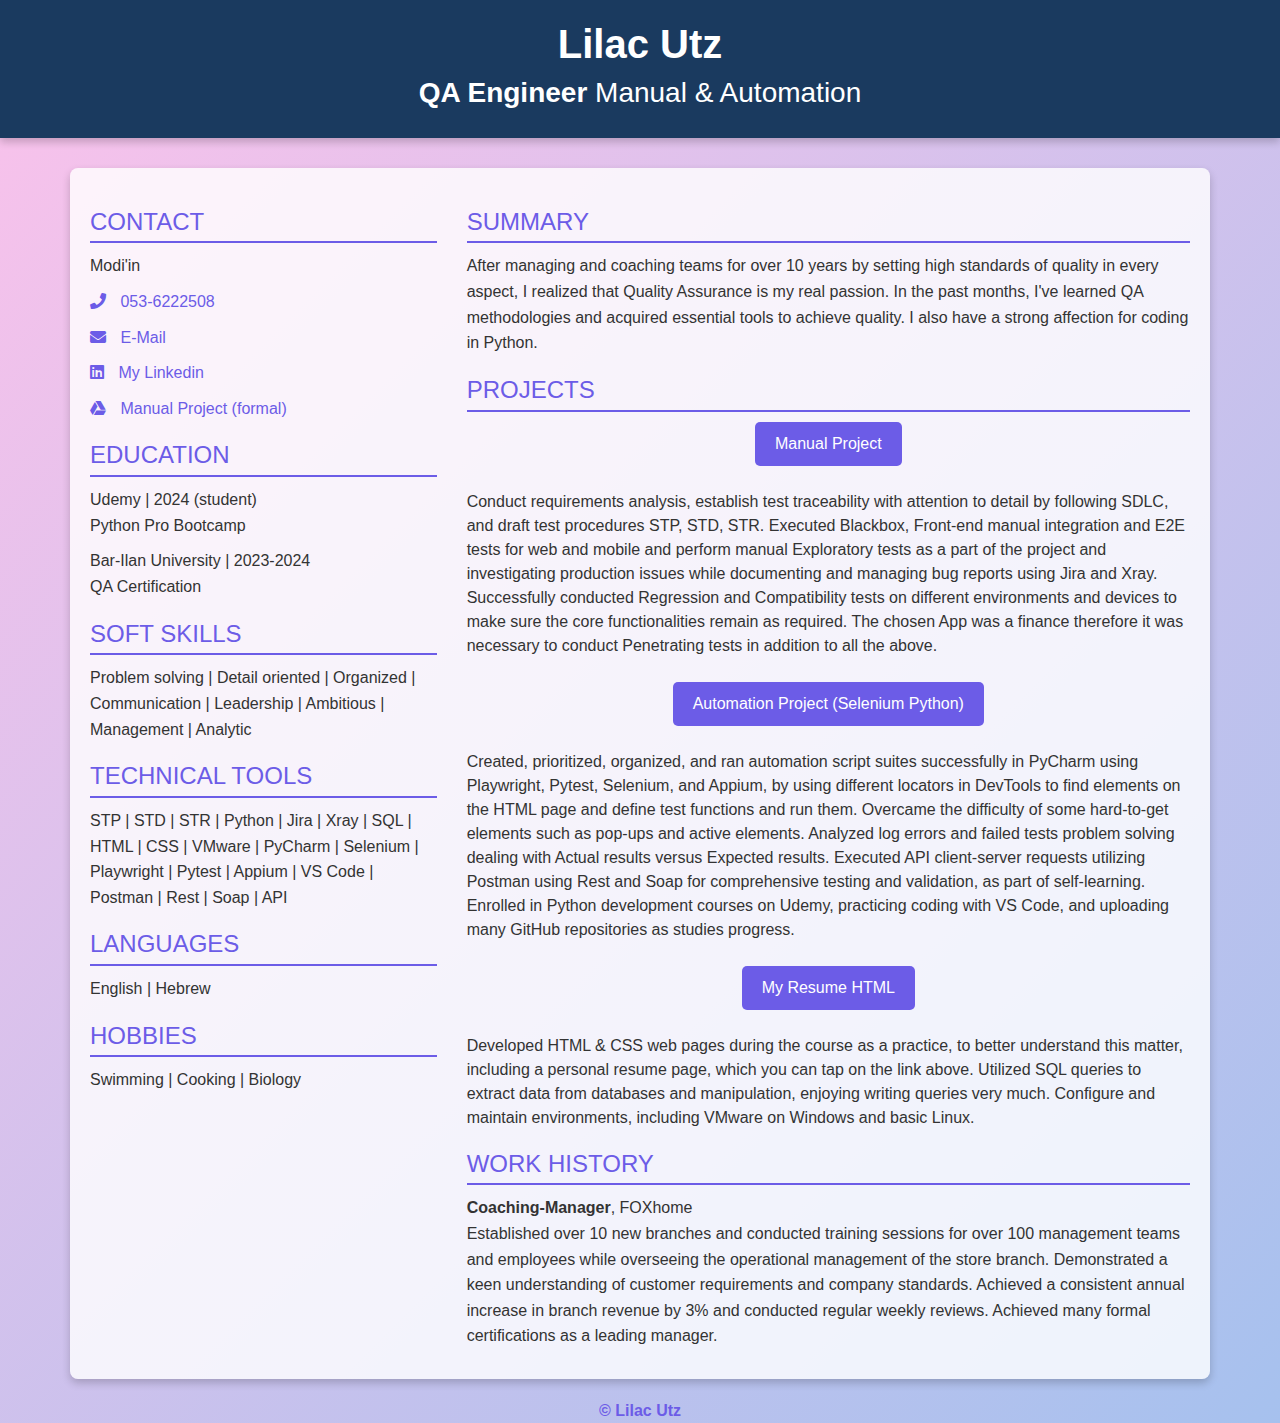
==== CV lilac web.html @ eea5b785 "initial commit" ====
<!DOCTYPE html>
<html lang="en">

<head>
    <meta charset="UTF-8">
    <meta name="viewport" content="width=device-width, initial-scale=1.0">
    <link href="https://stackpath.bootstrapcdn.com/bootstrap/4.5.2/css/bootstrap.min.css" rel="stylesheet">
    <link href="https://cdnjs.cloudflare.com/ajax/libs/font-awesome/5.15.4/css/all.min.css" rel="stylesheet">
    <title>Lilac Utz</title>
    <style>
        body {
            background: linear-gradient(135deg, #fbc2eb, #a6c1ee);
            color: #333;
            font-family: 'Arial', sans-serif;
            position: relative;
        }

        #header {
            background-color: #1a3a5f;
            color: #fff;
            padding: 20px;
            text-align: center;
            margin-bottom: 30px;
            box-shadow: 0 4px 8px rgba(0, 0, 0, 0.2);
            animation: fadeInUp 1s forwards;
        }

        .section-title {
            color: #6c5ce7;
            border-bottom: 2px solid #6c5ce7;
            padding-bottom: 5px;
            margin-top: 20px;
            margin-bottom: 10px;
            animation: fadeIn 1s forwards;
        }

        .contact-info i,
        .contact-info a {
            margin-right: 10px;
            color: #6c5ce7;
        }

        .fa-star {
            color: gold;
        }

        .contact-info p {
            margin: 5px 0;
            animation: fadeIn 1s forwards;
        }

        section p {
            margin: 0 0 10px;
            animation: fadeIn 1s forwards;
        }

        a {
            color: #6c5ce7;
            transition: color 0.3s ease;
        }

        a:hover {
            text-decoration: none;
            color: #8c7ae6;
        }

        .container {
            background: rgba(255, 255, 255, 0.8);
            border-radius: 8px;
            padding: 20px;
            box-shadow: 0 4px 8px rgba(0, 0, 0, 0.2);
            overflow: hidden;
        }

        h2.section-title {
            font-size: 1.5rem;
            animation: fadeInUp 1s forwards;
        }

        p {
            line-height: 1.6;
        }

        .top-link {
            position: fixed;
            bottom: 20px;
            right: 20px;
            z-index: 1000;
            animation: fadeIn 1s forwards;
            display: none; /* מסתיר את הכפתור בתצוגת מחשב */
            margin-bottom: 70%; /* מוסיף רווח של 30% מהתחתית */
        }

        .top-link a {
            display: inline-block;
            background-color: #6c5ce7;
            color: #fff;
            padding: 10px 20px;
            border-radius: 5px;
            transition: background-color 0.3s ease, transform 0.3s ease;
            text-decoration: none;
        }

        .top-link a:hover {
            background-color: #8c7ae6;
            transform: scale(1.05);
        }

        .btn-custom {
            background-color: #6c5ce7;
            color: #fff;
            border: none;
            padding: 10px 20px;
            border-radius: 5px;
            transition: background-color 0.3s ease, transform 0.3s ease;
        }

        .btn-custom:hover {
            background-color: #8c7ae6;
            transform: scale(1.05);
        }

        /* Animation */
        @keyframes fadeInUp {
            from {
                opacity: 0;
                transform: translateY(20px);
            }

            to {
                opacity: 1;
                transform: translateY(0);
            }
        }

        @keyframes fadeIn {
            from {
                opacity: 0;
            }

            to {
                opacity: 1;
            }
        }

        footer {
            text-align: center;
            margin-top: 20px;
            color: #6c5ce7;
        }

        /* Responsive design */
        @media (max-width: 767px) {
            #header {
                padding: 15px;
            }

            .section-title {
                font-size: 1.2rem;
            }

            .container {
                padding: 15px;
            }

            .btn-custom {
                padding: 8px 15px;
            }

            .top-link {
                display: block; /* מציג את הכפתור במכשירים קטנים */
                bottom: 10px;
                right: 10px;
            }

            .top-link a {
                padding: 8px 15px;
            }
        }

        @media (min-width: 768px) {
            .col-md-4 {
                order: 1; /* Changed to order 1 to ensure left placement */
            }

            .col-md-8 {
                order: 2; /* Changed to order 2 to ensure right placement */
            }
        }
    </style>
</head>

<body>
    <header id="header">
        <h1><b>Lilac Utz</b></h1>
        <h3><b>QA Engineer</b> Manual & Automation</h3>
    </header>
    <main class="container">
        <div class="row">
            <div class="col-md-4">
                <section>
                    <h2 class="section-title">CONTACT</h2>
                    <p>Modi'in</p>
                    <p class="contact-info">
                        <i class="fa fa-phone" aria-hidden="true"></i>
                        <a href="tel:053-6222508">053-6222508</a>
                    </p>
                    <p class="contact-info">
                        <i class="fa fa-envelope" aria-hidden="true"></i>
                        <a href="mailto:lilactpa@gmail.com">E-Mail</a>
                    </p>
                    <p class="contact-info">
                        <i class="fab fa-linkedin" aria-hidden="true"></i>
                        <a href="http://www.linkedin.com/in/lilac-utz-qa-engineer">My Linkedin</a>
                    </p>
                    <p class="contact-info">
                        <i class="fab fa-google-drive" aria-hidden="true"></i>
                        <a href="https://drive.google.com/drive/folders/1Hy312ThRPcIcb-t2xuSPf1HBMAES229n?usp=sharing">Manual Project (formal)</a>
                    </p>
                </section>
                <section>
                    <h2 class="section-title">EDUCATION</h2>
                    <p>Udemy | 2024 (student)<br>Python Pro Bootcamp</p>
                    <p>Bar-Ilan University | 2023-2024<br>QA Certification</p>
                    
                </section>
                <section>
                    <h2 class="section-title">SOFT SKILLS</h2>
                    <p>Problem solving | Detail oriented | Organized | Communication | Leadership | Ambitious | Management | Analytic</p>
                </section>
                <section>
                    <h2 class="section-title">TECHNICAL TOOLS</h2>
                    <p>STP | STD | STR | Python | Jira | Xray | SQL | HTML | CSS | VMware | PyCharm | Selenium | Playwright | Pytest | Appium | VS Code | Postman | Rest | Soap | API</p>
                </section>
                <section>
                    <h2 class="section-title">LANGUAGES</h2>
                    <p>English | Hebrew</p>
                </section>
                <section>
                    <h2 class="section-title">HOBBIES</h2>
                    <p>Swimming | Cooking | Biology</p>
                </section>
            </div>
            <div class="col-md-8">
                <section>
                    <h2 class="section-title">SUMMARY</h2>
                    <p>After managing and coaching teams for over 10 years by setting high standards of quality in every aspect, I realized that Quality Assurance is my real passion. In the past months, I've learned QA methodologies and acquired essential tools to achieve quality. I also have a strong affection for coding in Python.</p>
                </section>
               <section>
                    <h2 class="section-title">PROJECTS</h2>
                    <p>
                        <center><a href="https://www.linkedin.com/feed/update/urn:li:activity:7200380279583047680?updateEntityUrn=urn%3Ali%3Afs_feedUpdate%3A%28V2%2Curn%3Ali%3Aactivity%3A7200380279583047680%29&lipi=urn%3Ali%3Apage%3Ad_flagship3_profile_view_base%3B8wei8RDnSlS19x8rdY02jQ%3D%3D" class="btn btn-custom d-none d-md-inline-block">Manual Project</a></center><br>
                        Conduct requirements analysis, establish test traceability with attention to detail by following SDLC, and draft test procedures STP, STD, STR. Executed Blackbox, Front-end manual integration and E2E tests for web and mobile and perform manual Exploratory tests as a part of the project and investigating production issues while documenting and managing bug reports using Jira and Xray. Successfully conducted Regression and Compatibility tests on different environments and devices to make sure the core functionalities remain as required. The chosen App was a finance therefore it was necessary to conduct Penetrating tests in addition to all the above.<br><br>
                        <center><a href="https://github.com/LilacUtz/POM-Automation-Project_Selenium" class="btn btn-custom d-none d-md-inline-block">Automation Project (Selenium Python)</a></center><br>
                        Created, prioritized, organized, and ran automation script suites successfully in PyCharm using Playwright, Pytest, Selenium, and Appium, by using different locators in DevTools to find elements on the HTML page and define test functions and run them. Overcame the difficulty of some hard-to-get elements such as pop-ups and active elements. Analyzed log errors and failed tests problem solving dealing with Actual results versus Expected results. Executed API client-server requests utilizing Postman using Rest and Soap for comprehensive testing and validation, as part of self-learning. Enrolled in Python development courses on Udemy, practicing coding with VS Code, and uploading many GitHub repositories as studies progress.<br><br>
                        <center><a href="https://lilacutz.github.io/My-Resume-html/" class="btn btn-custom d-none d-md-inline-block">My Resume HTML</a></center><br>
                        Developed HTML & CSS web pages during the course as a practice, to better understand this matter, including a personal resume page, which you can tap on the link above. Utilized SQL queries to extract data from databases and manipulation, enjoying writing queries very much. Configure and maintain environments, including VMware on Windows and basic Linux.
                    </p>
                </section>
                <section>
                    <h2 class="section-title">WORK HISTORY</h2>
                    <p><b>Coaching-Manager</b>, FOXhome<br>
                        Established over 10 new branches and conducted training sessions for over 100 management teams and employees while overseeing the operational management of the store branch. Demonstrated a keen understanding of customer requirements and company standards. Achieved a consistent annual increase in branch revenue by 3% and conducted regular weekly reviews. Achieved many formal certifications as a leading manager.</p>
                </section>
                <div class="top-link">
                    <a href="#header">Back to Top</a>
                </div>
            </div>
        </div>
    </main>
    <footer>
        <b>&copy; Lilac Utz</b>
    </footer>
</body>

</html>
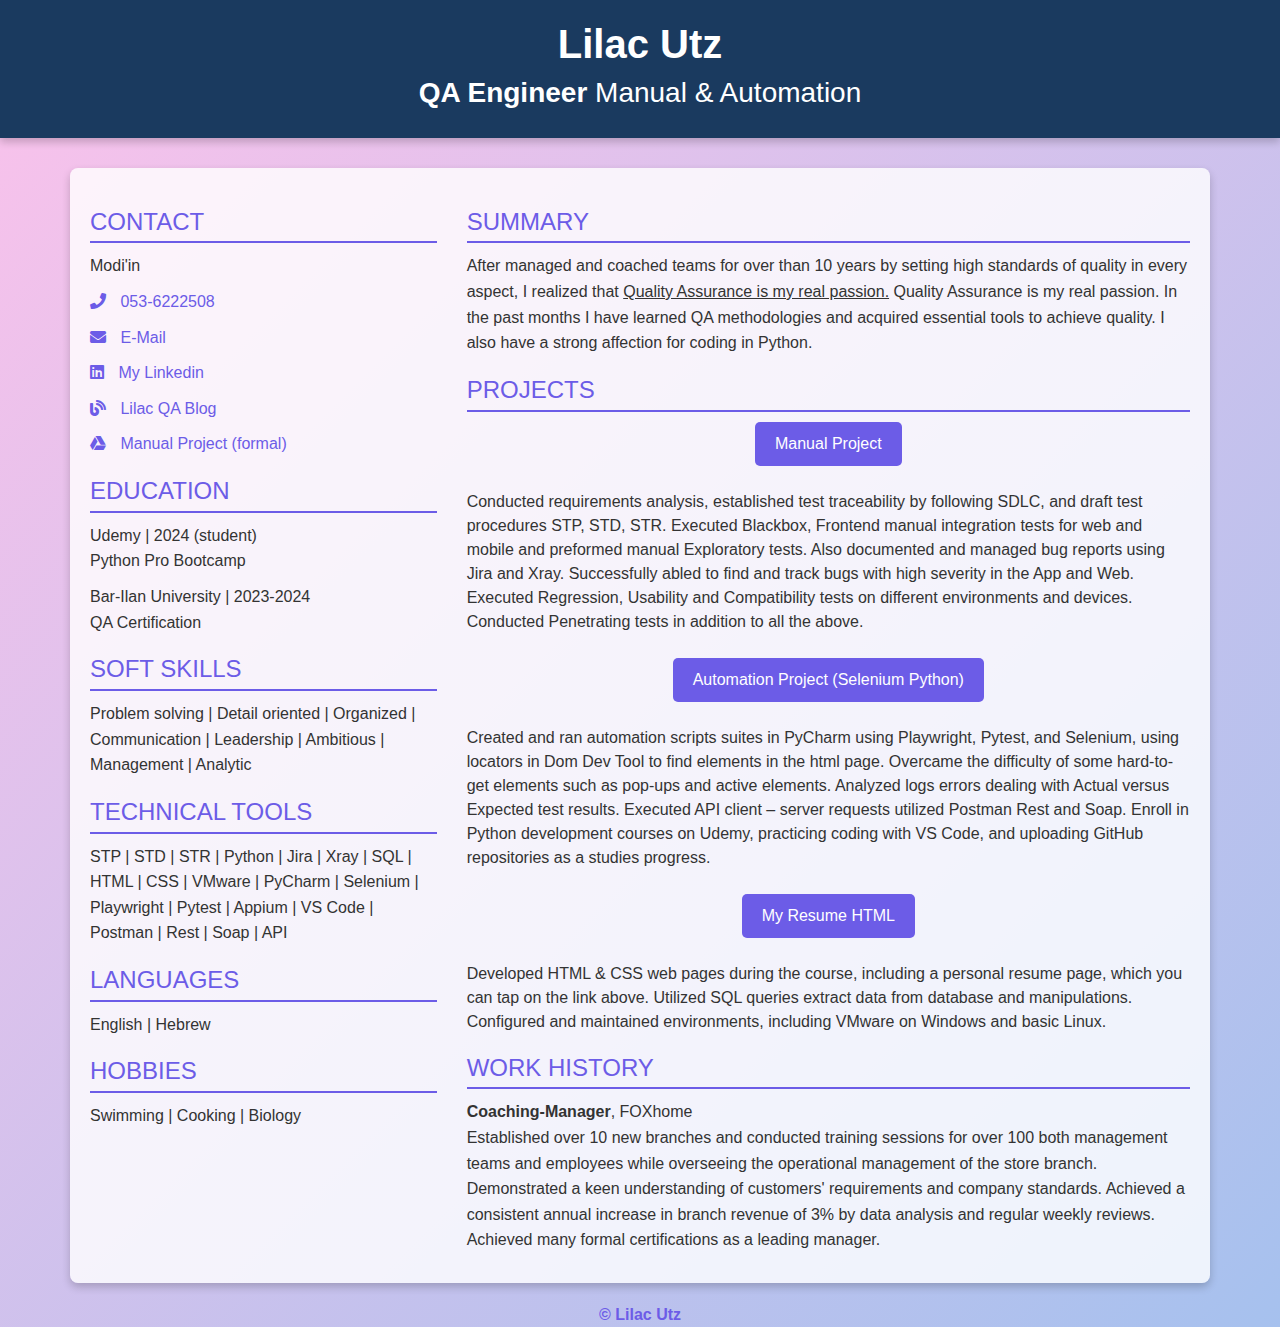
==== commit f2d6c79a: "initial commit" ====
--- a/CV lilac web.html
+++ b/CV lilac web.html
@@ -213,6 +213,10 @@
                         <i class="fab fa-linkedin" aria-hidden="true"></i>
                         <a href="http://www.linkedin.com/in/lilac-utz-qa-engineer">My Linkedin</a>
                     </p>
+                    <p class="contact-info"> 
+                        <i class="fas fa-blog" aria-hidden="true"></i>
+                        <a href="https://lilactpa.wixsite.com/lilac-utz">  Lilac QA Blog</a>
+                    </p>
                     <p class="contact-info">
                         <i class="fab fa-google-drive" aria-hidden="true"></i>
                         <a href="https://drive.google.com/drive/folders/1Hy312ThRPcIcb-t2xuSPf1HBMAES229n?usp=sharing">Manual Project (formal)</a>
@@ -244,23 +248,36 @@
             <div class="col-md-8">
                 <section>
                     <h2 class="section-title">SUMMARY</h2>
-                    <p>After managing and coaching teams for over 10 years by setting high standards of quality in every aspect, I realized that Quality Assurance is my real passion. In the past months, I've learned QA methodologies and acquired essential tools to achieve quality. I also have a strong affection for coding in Python.</p>
+                    <p>After managed and coached teams for over than 10 years by setting high standards of quality in every aspect,
+                        I realized that <U>Quality Assurance is my real passion.</U> Quality Assurance is my real passion. 
+                        In the past months I have learned QA methodologies and acquired essential tools to achieve quality.
+                        I also have a strong affection for coding in Python.</p>
                 </section>
                <section>
                     <h2 class="section-title">PROJECTS</h2>
                     <p>
                         <center><a href="https://www.linkedin.com/feed/update/urn:li:activity:7200380279583047680?updateEntityUrn=urn%3Ali%3Afs_feedUpdate%3A%28V2%2Curn%3Ali%3Aactivity%3A7200380279583047680%29&lipi=urn%3Ali%3Apage%3Ad_flagship3_profile_view_base%3B8wei8RDnSlS19x8rdY02jQ%3D%3D" class="btn btn-custom d-none d-md-inline-block">Manual Project</a></center><br>
-                        Conduct requirements analysis, establish test traceability with attention to detail by following SDLC, and draft test procedures STP, STD, STR. Executed Blackbox, Front-end manual integration and E2E tests for web and mobile and perform manual Exploratory tests as a part of the project and investigating production issues while documenting and managing bug reports using Jira and Xray. Successfully conducted Regression and Compatibility tests on different environments and devices to make sure the core functionalities remain as required. The chosen App was a finance therefore it was necessary to conduct Penetrating tests in addition to all the above.<br><br>
+                        Conducted requirements analysis, established test traceability by following SDLC, and draft test procedures STP, STD, STR. Executed Blackbox, 
+					    Frontend manual integration tests for web and mobile and preformed manual Exploratory tests. Also documented and managed bug reports using Jira and Xray.
+					    Successfully abled to find and track bugs with high severity in the App and Web. Executed Regression, Usability and Compatibility tests on different
+					    environments and devices. Conducted Penetrating tests in addition to all the above.<br><br>
                         <center><a href="https://github.com/LilacUtz/POM-Automation-Project_Selenium" class="btn btn-custom d-none d-md-inline-block">Automation Project (Selenium Python)</a></center><br>
-                        Created, prioritized, organized, and ran automation script suites successfully in PyCharm using Playwright, Pytest, Selenium, and Appium, by using different locators in DevTools to find elements on the HTML page and define test functions and run them. Overcame the difficulty of some hard-to-get elements such as pop-ups and active elements. Analyzed log errors and failed tests problem solving dealing with Actual results versus Expected results. Executed API client-server requests utilizing Postman using Rest and Soap for comprehensive testing and validation, as part of self-learning. Enrolled in Python development courses on Udemy, practicing coding with VS Code, and uploading many GitHub repositories as studies progress.<br><br>
+                        Created and ran automation scripts suites in PyCharm using Playwright, Pytest, and Selenium, using locators in Dom Dev Tool to find elements 
+					    in the html page. Overcame the difficulty of some hard-to-get elements such as pop-ups and active elements. Analyzed logs errors dealing with 
+					    Actual versus Expected test results. Executed API client – server requests utilized Postman Rest and Soap. Enroll in Python development courses 
+					    on Udemy, practicing coding with VS Code, and uploading GitHub repositories as a studies progress.<br><br>
                         <center><a href="https://lilacutz.github.io/My-Resume-html/" class="btn btn-custom d-none d-md-inline-block">My Resume HTML</a></center><br>
-                        Developed HTML & CSS web pages during the course as a practice, to better understand this matter, including a personal resume page, which you can tap on the link above. Utilized SQL queries to extract data from databases and manipulation, enjoying writing queries very much. Configure and maintain environments, including VMware on Windows and basic Linux.
+                        Developed HTML & CSS web pages during the course, including a personal resume page, which you can tap on the link above. Utilized SQL queries extract data from database and manipulations.
+					Configured and maintained environments, including VMware on Windows and basic Linux.
                     </p>
                 </section>
                 <section>
                     <h2 class="section-title">WORK HISTORY</h2>
                     <p><b>Coaching-Manager</b>, FOXhome<br>
-                        Established over 10 new branches and conducted training sessions for over 100 management teams and employees while overseeing the operational management of the store branch. Demonstrated a keen understanding of customer requirements and company standards. Achieved a consistent annual increase in branch revenue by 3% and conducted regular weekly reviews. Achieved many formal certifications as a leading manager.</p>
+                        Established over 10 new branches and conducted training sessions for over 100 both management teams and employees while overseeing the
+						operational management of the store branch. Demonstrated a keen understanding of customers' requirements and company standards.
+						Achieved a consistent annual increase in branch revenue of 3% by data analysis and regular weekly reviews. Achieved many formal 
+						certifications as a leading manager.</p>
                 </section>
                 <div class="top-link">
                     <a href="#header">Back to Top</a>
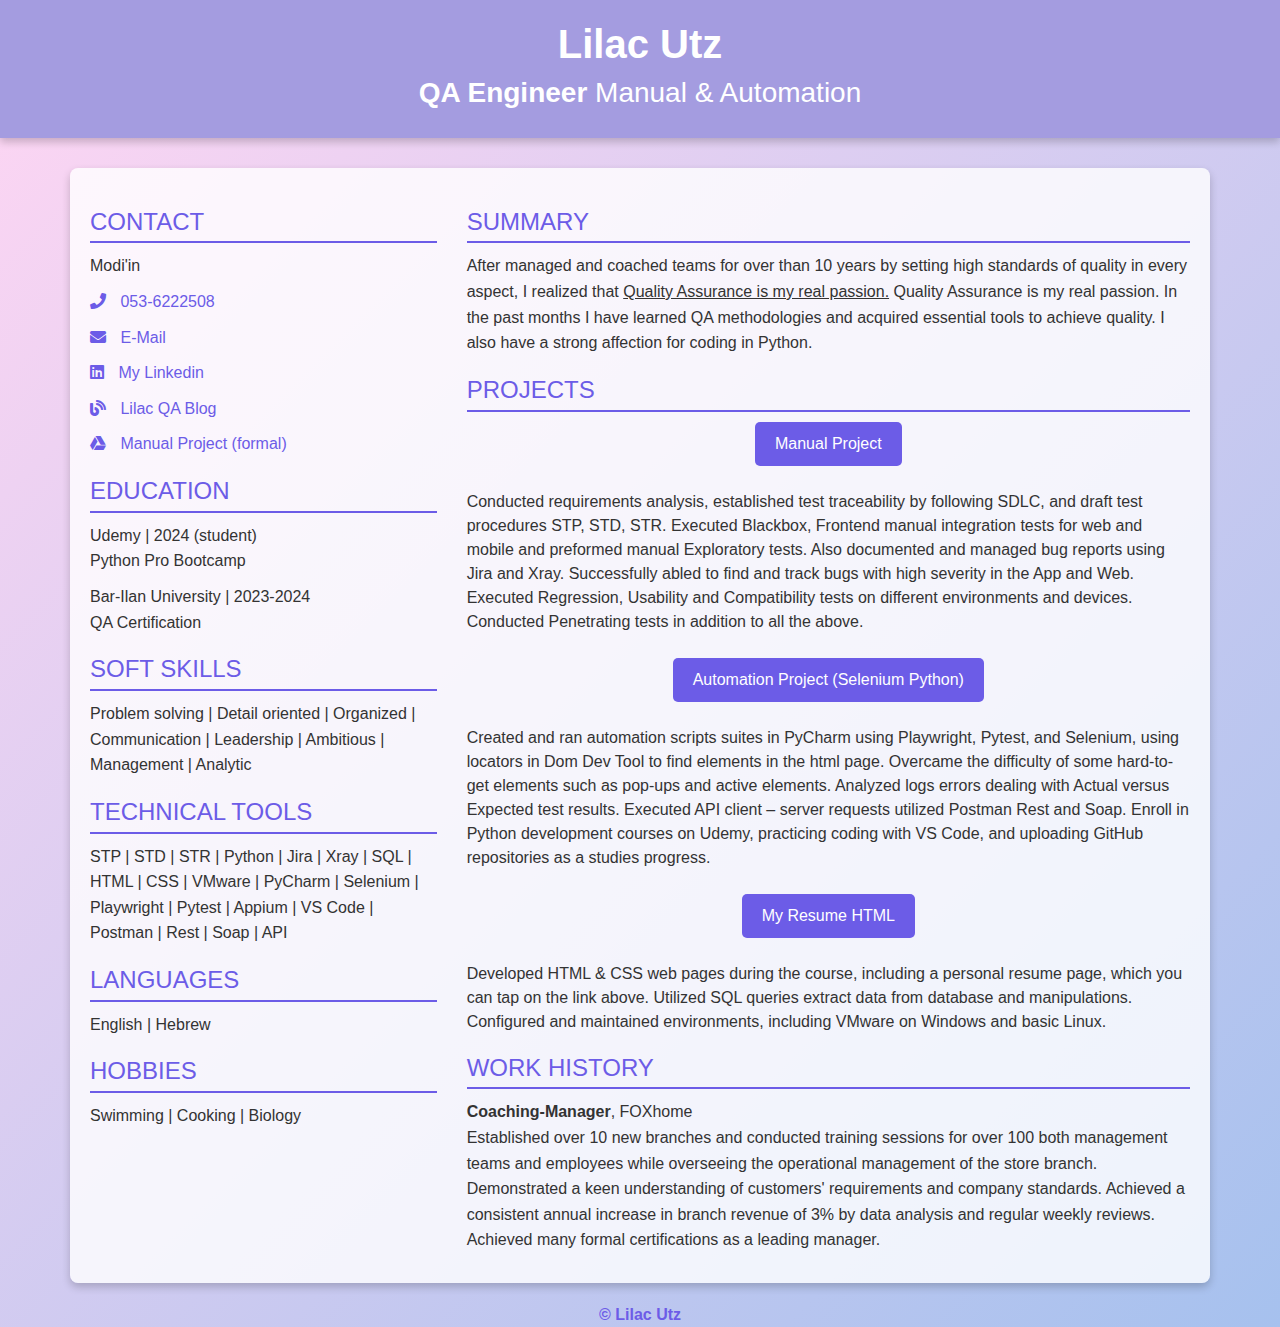
==== commit f0d8a9ec: "initial commit" ====
--- a/CV lilac web.html
+++ b/CV lilac web.html
@@ -9,14 +9,14 @@
     <title>Lilac Utz</title>
     <style>
         body {
-            background: linear-gradient(135deg, #fbc2eb, #a6c1ee);
+            background: linear-gradient(135deg, #ffd6f3, #a6c1ee);
             color: #333;
             font-family: 'Arial', sans-serif;
             position: relative;
         }
 
         #header {
-            background-color: #1a3a5f;
+            background-color: #a49ce0;
             color: #fff;
             padding: 20px;
             text-align: center;
